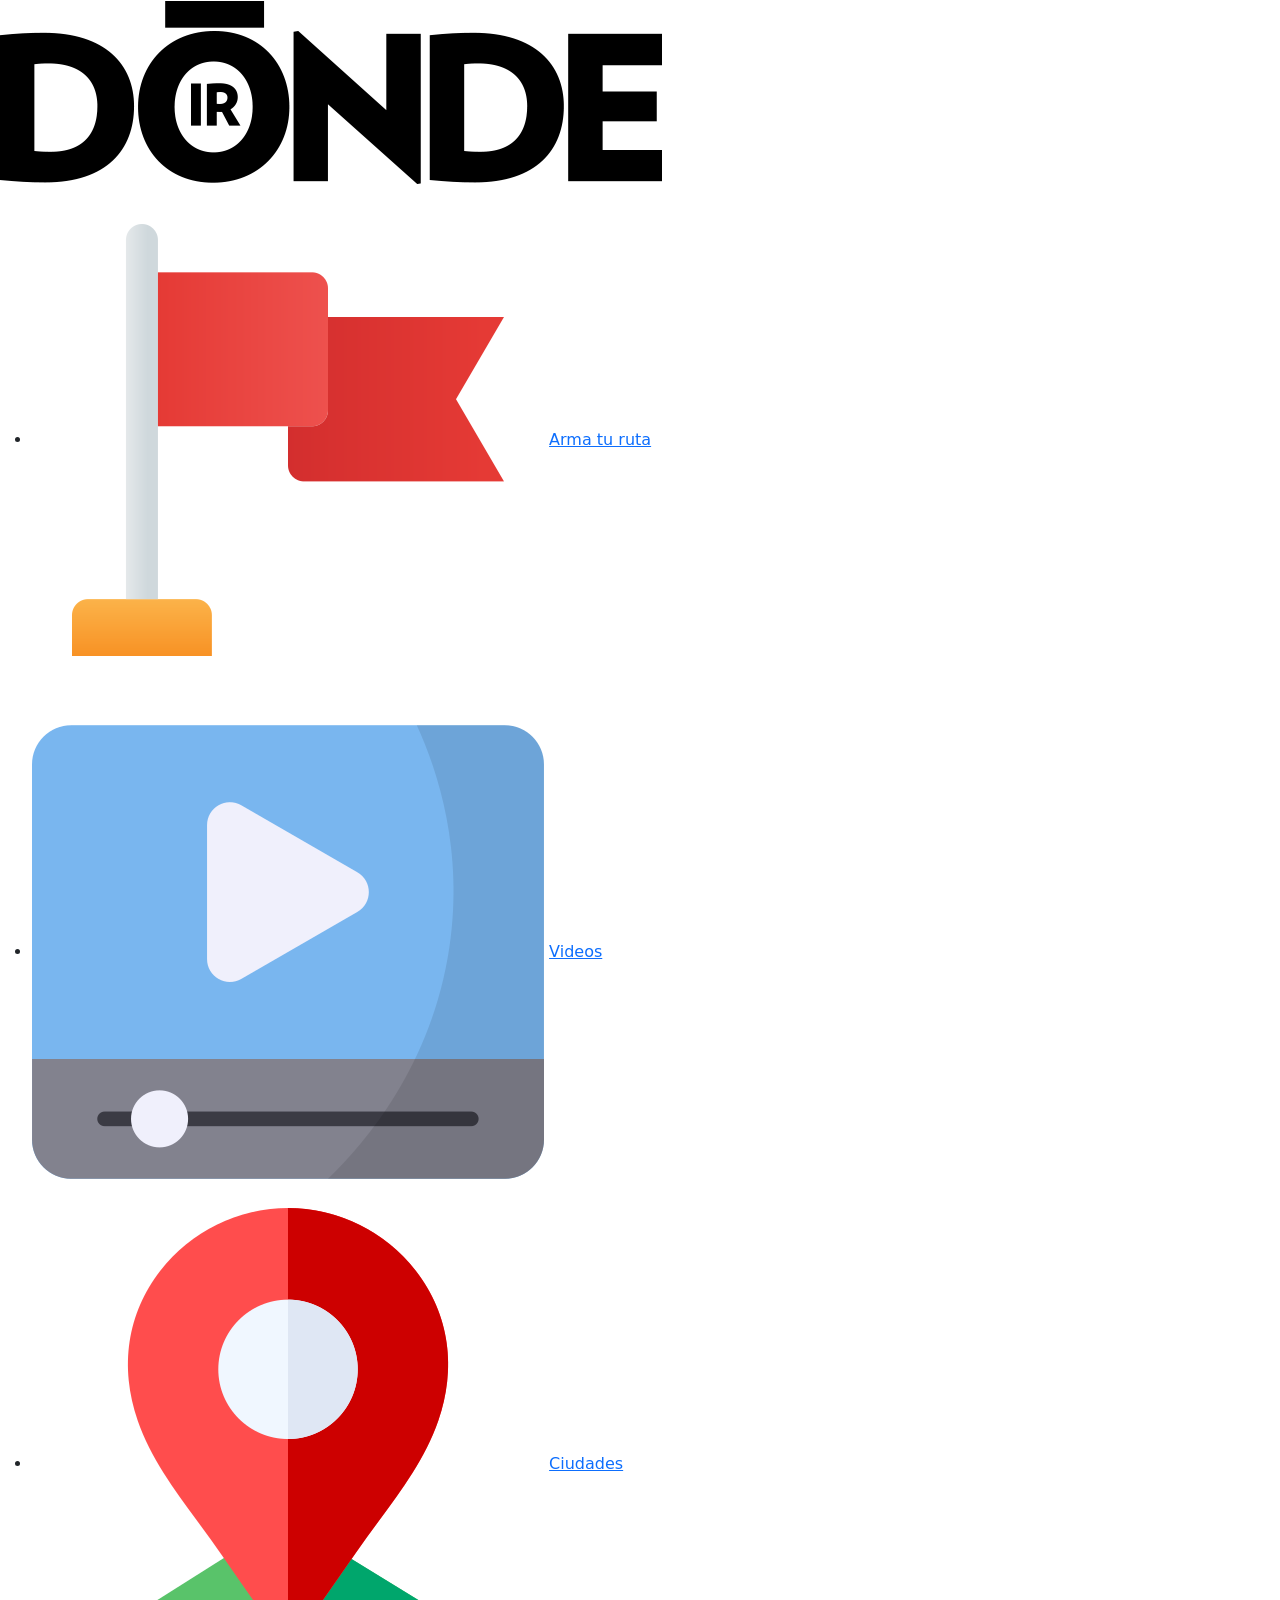
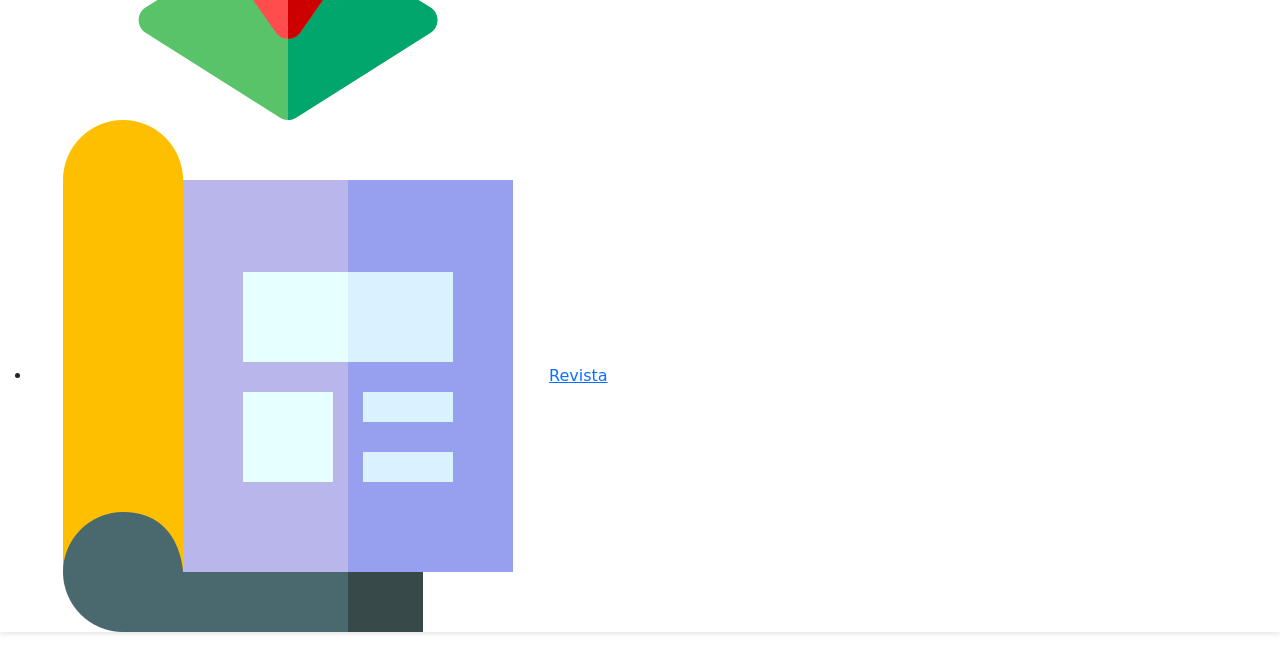
==== index.html @ 12796d4e "Primer commit: proyecto Donde Ir" ====
<!DOCTYPE html>
<html lang="es">
<head>
    <meta charset="UTF-8">
    <meta name="viewport" content="width=device-width, initial-scale=1.0">
    <!-- Bootstrap CDN -->
    <link href="https://cdn.jsdelivr.net/npm/bootstrap@5.3.8/dist/css/bootstrap.min.css" rel="stylesheet" integrity="sha384-sRIl4kxILFvY47J16cr9ZwB07vP4J8+LH7qKQnuqkuIAvNWLzeN8tE5YBujZqJLB" crossorigin="anonymous">
    <!-- Estilos -->
    <link rel="stylesheet" href="./css/style.css">
    <title>Los 100 imperdibles vivo | Donde Ir</title>
</head>
<body>
    <header class="header">
        <div class="header-cont">
            <div class="header-logo">
                <img src="./img/donde-ir-negro.png" alt="Logotipo de Donde Ir" class="header-logo__negro">
            </div>
            <nav class="header-nav">
                <ul>
                    <li><img src="./img/icono-ruta.png" alt="Icono Arma tu ruta"> <a href="#">Arma tu ruta</a></li>
                    <li><img src="./img/icono-video.png" alt="Icono Videos"> <a href="#">Videos</a></li>
                    <li><img src="./img/icono-ciudad.png" alt="Icono Ciudades"> <a href="#">Ciudades</a></li>
                    <li><img src="./img/icono-revista.png" alt="Icono Revista"> <a href="#">Revista</a></li>
                </ul>
            </nav>
        </div>
    </header>

    <script src="https://cdn.jsdelivr.net/npm/bootstrap@5.3.8/dist/js/bootstrap.bundle.min.js" integrity="sha384-FKyoEForCGlyvwx9Hj09JcYn3nv7wiPVlz7YYwJrWVcXK/BmnVDxM+D2scQbITxI" crossorigin="anonymous"></script>
</body>
</html>
---- css/style.css ----
:root{
    --bg-color: #f4eeee;
    /* Palata de colores */
    --morado: #878EF3;
    --rosa: #F479D0;
    --amarillo: #F4E979;
    --blanco: #FFFFFF;
    --negro: #000000;
}

.header {
    display: block;
    width: 100%;
    background-color: var(--blanco);
    box-shadow: 0 2px 5px rgba(0, 0, 0, 0.1);
}
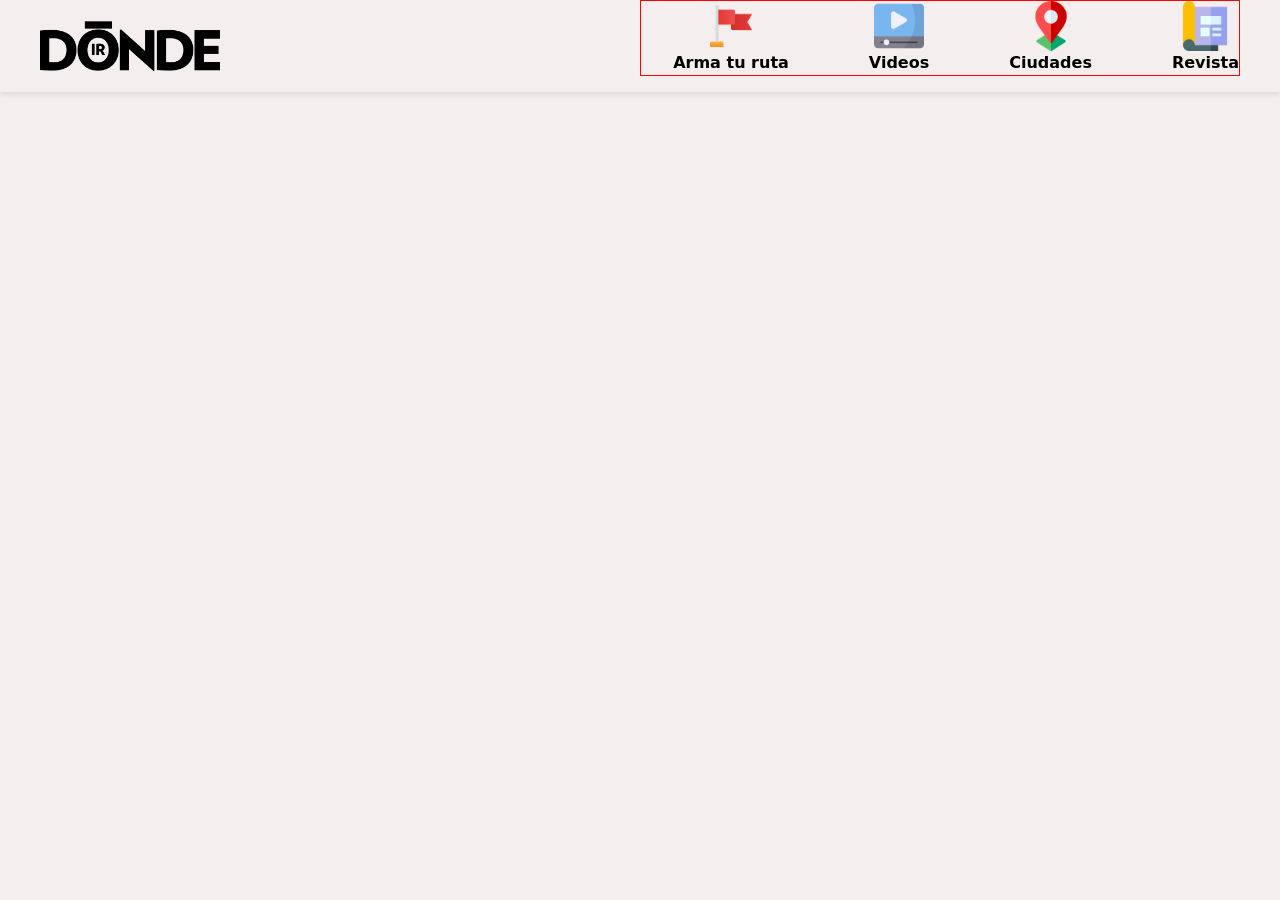
==== commit 105032ba: "Se inicia proyecto" ====
--- a/index.html
+++ b/index.html
@@ -16,11 +16,11 @@
                 <img src="./img/donde-ir-negro.png" alt="Logotipo de Donde Ir" class="header-logo__negro">
             </div>
             <nav class="header-nav">
-                <ul>
-                    <li><img src="./img/icono-ruta.png" alt="Icono Arma tu ruta"> <a href="#">Arma tu ruta</a></li>
-                    <li><img src="./img/icono-video.png" alt="Icono Videos"> <a href="#">Videos</a></li>
-                    <li><img src="./img/icono-ciudad.png" alt="Icono Ciudades"> <a href="#">Ciudades</a></li>
-                    <li><img src="./img/icono-revista.png" alt="Icono Revista"> <a href="#">Revista</a></li>
+                <ul class="header-nav__list">
+                    <li class="header-nav__list-item"><img src="./img/icono-ruta.png" alt="Icono Arma tu ruta" class="nav-list__img"> <a href="#" class="nav-list__link">Arma tu ruta</a></li>
+                    <li class="header-nav__list-item"><img src="./img/icono-video.png" alt="Icono Videos" class="nav-list__img"> <a href="#" class="nav-list__link">Videos</a></li>
+                    <li class="header-nav__list-item"><img src="./img/icono-ciudad.png" alt="Icono Ciudades" class="nav-list__img"> <a href="#" class="nav-list__link">Ciudades</a></li>
+                    <li class="header-nav__list-item"><img src="./img/icono-revista.png" alt="Icono Revista" class="nav-list__img"> <a href="#" class="nav-list__link">Revista</a></li>
                 </ul>
             </nav>
         </div>
--- a/css/style.css
+++ b/css/style.css
@@ -8,10 +8,62 @@
     --negro: #000000;
 }
 
+body{
+    background-color: var(--bg-color);
+}
+
 .header {
     display: block;
     width: 100%;
-    background-color: var(--blanco);
+    background-color: var(--bg-color);
     box-shadow: 0 2px 5px rgba(0, 0, 0, 0.1);
+    position: sticky;
+    top: 0;
+    z-index: 1000;
 }
 
+.header-cont{
+    max-width: 1200px;
+    margin: 0 auto;
+    display: flex;
+    justify-content: space-between;
+    align-items: center;
+}
+
+.header-logo{
+    width: 15%;
+}
+
+.header-logo__negro{
+    width: 100%;
+    height: 100%;
+}
+
+.header-nav{
+    display: block;
+}
+
+.header-nav__list{
+    display: flex;
+    gap: 80px;
+    list-style: none;
+    border: 1px solid red;
+}
+
+.header-nav__list-item{
+    display: flex;
+    align-items: center;
+    flex-direction: column;
+    align-items: center;
+    justify-content: center;
+}
+
+.nav-list__img{
+    width: 50px;
+}
+
+.nav-list__link{
+    text-decoration: none;
+    color: var(--negro);
+    font-weight: bold;
+}
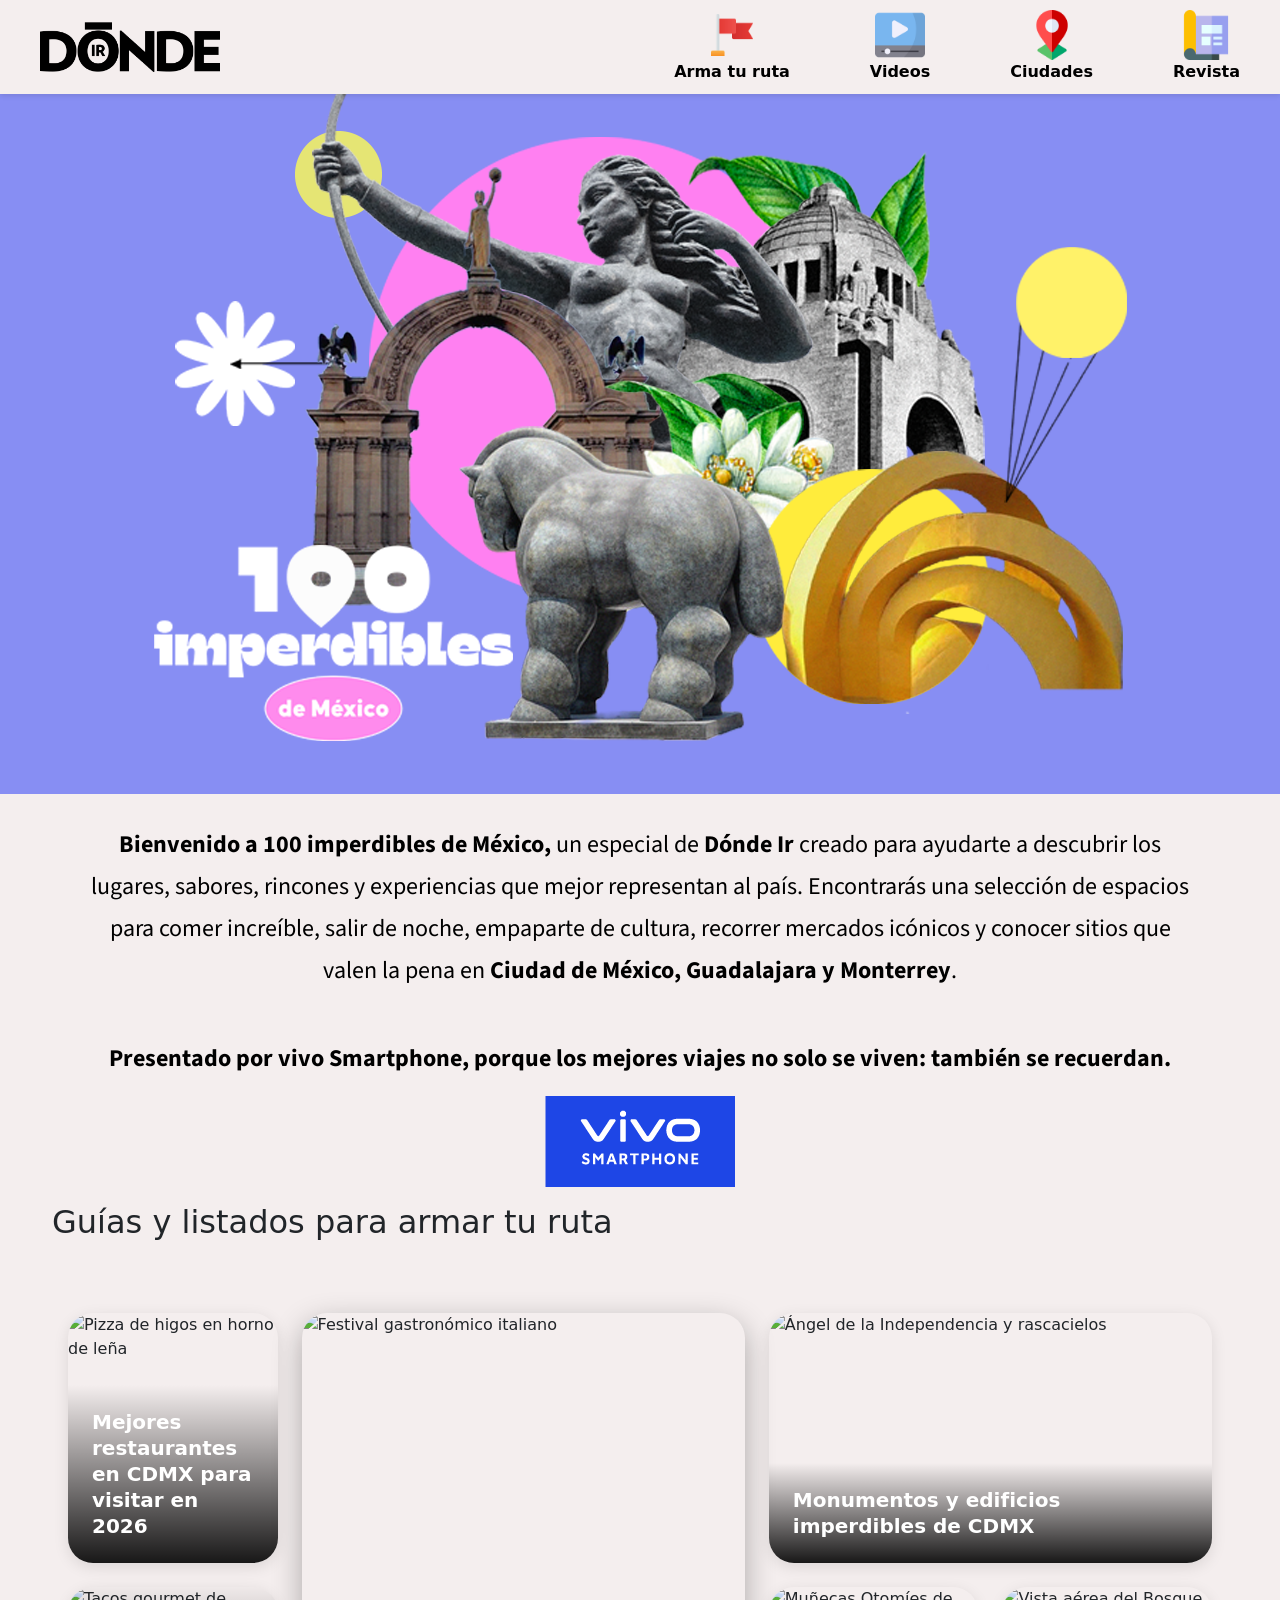
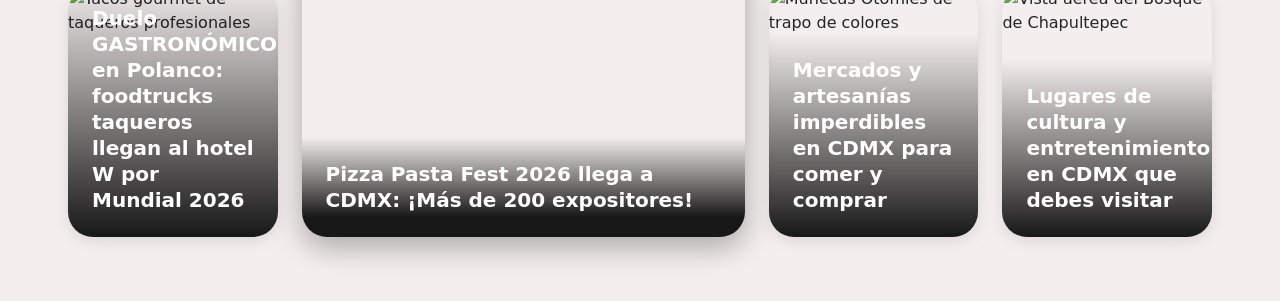
==== commit abe7d031: "Se avanza proyecto" ====
--- a/index.html
+++ b/index.html
@@ -1,14 +1,22 @@
 <!DOCTYPE html>
 <html lang="es">
+
 <head>
     <meta charset="UTF-8">
     <meta name="viewport" content="width=device-width, initial-scale=1.0">
     <!-- Bootstrap CDN -->
-    <link href="https://cdn.jsdelivr.net/npm/bootstrap@5.3.8/dist/css/bootstrap.min.css" rel="stylesheet" integrity="sha384-sRIl4kxILFvY47J16cr9ZwB07vP4J8+LH7qKQnuqkuIAvNWLzeN8tE5YBujZqJLB" crossorigin="anonymous">
+    <link href="https://cdn.jsdelivr.net/npm/bootstrap@5.3.8/dist/css/bootstrap.min.css" rel="stylesheet"
+        integrity="sha384-sRIl4kxILFvY47J16cr9ZwB07vP4J8+LH7qKQnuqkuIAvNWLzeN8tE5YBujZqJLB" crossorigin="anonymous">
+    <!-- Fuentes -->
+    <!-- Fuente Source Sans Pro google fonts -->
+    <link href="https://fonts.googleapis.com/css2?family=Source+Sans+Pro:wght@400;700&display=swap" rel="stylesheet">
+    <!-- Open Sans google fonts -->
+    <link href="https://fonts.googleapis.com/css2?family=Open+Sans:wght@400;700&display=swap" rel="stylesheet">
     <!-- Estilos -->
     <link rel="stylesheet" href="./css/style.css">
     <title>Los 100 imperdibles vivo | Donde Ir</title>
 </head>
+
 <body>
     <header class="header">
         <div class="header-cont">
@@ -17,15 +25,141 @@
             </div>
             <nav class="header-nav">
                 <ul class="header-nav__list">
-                    <li class="header-nav__list-item"><img src="./img/icono-ruta.png" alt="Icono Arma tu ruta" class="nav-list__img"> <a href="#" class="nav-list__link">Arma tu ruta</a></li>
-                    <li class="header-nav__list-item"><img src="./img/icono-video.png" alt="Icono Videos" class="nav-list__img"> <a href="#" class="nav-list__link">Videos</a></li>
-                    <li class="header-nav__list-item"><img src="./img/icono-ciudad.png" alt="Icono Ciudades" class="nav-list__img"> <a href="#" class="nav-list__link">Ciudades</a></li>
-                    <li class="header-nav__list-item"><img src="./img/icono-revista.png" alt="Icono Revista" class="nav-list__img"> <a href="#" class="nav-list__link">Revista</a></li>
+                    <li class="header-nav__list-item"><img src="./img/icono-ruta.png" alt="Icono Arma tu ruta"
+                            class="nav-list__img"> <a href="#" class="nav-list__link">Arma tu ruta</a></li>
+                    <li class="header-nav__list-item"><img src="./img/icono-video.png" alt="Icono Videos"
+                            class="nav-list__img"> <a href="#" class="nav-list__link">Videos</a></li>
+                    <li class="header-nav__list-item"><img src="./img/icono-ciudad.png" alt="Icono Ciudades"
+                            class="nav-list__img"> <a href="#" class="nav-list__link">Ciudades</a></li>
+                    <li class="header-nav__list-item"><img src="./img/icono-revista.png" alt="Icono Revista"
+                            class="nav-list__img"> <a href="#" class="nav-list__link">Revista</a></li>
                 </ul>
             </nav>
         </div>
     </header>
+    <section class="hero">
+        <div class="hero-cont">
+            <!-- <div class="collage">
+                <img class="abstracto-rosa" src="./img/Material-hero/bg-collage.png" alt="Figura abstracta rosa">
+                <img class="abstracto-amarillo-mano" src="./img/Material-hero/bg-mano-cazadora.png"
+                    alt="Figura abstracta">
+                <img src="./img/Material-hero/margarita.png" alt="Figura abstracta margarita"
+                    class="abstracto-margarita">
+                <img src="./img/Material-hero/hojas-2.png" alt="Abstracto hojas" class="abstracto-hojas-1">
+                <img src="./img/Material-hero/monumento.png" alt="Abstracto monumento" class="abstracto-monumento">
+                <img src="./img/Material-hero/cazadora.png" alt="Abstracto de diana cazadora"
+                    class="abstracto-cazadora">
+                <img src="./img/Material-hero/flecha.png" alt="Abstracto flecha" class="abstracto-flecha">
+                <img src="./img/Material-hero/Arco.png" alt="Abstracto arco" class="abstracto-arco">
+                <img src="./img/Material-hero/hojas-1.png" alt="Abstracto hojas con flores" class="abstracto-hojas-2">
+                <img src="./img/Material-hero/Flores-1.png" alt="Abstracto flores" class="abstracto-flores">
+                <img src="./img/Material-hero/amarilli-base.png" alt="Abstracto base" class="abstracto-base">
+                <img src="./img/Material-hero/caballo.png" alt="Abstracto caballo" class="abstracto-caballo">
+                <img src="./img/Material-hero/abstractos.png" alt="Figuras abstractas" class="abstracto-figura">
+                <img src="./img/Material-hero/lineas.png" alt="Abstracto lineas" class="abstracto-lineas">
+                <img src="./img/Material-hero/amarillo-2.png" alt="Figura abstracta amarilla"
+                    class="abstracto-amarillo">
+                <img src="./img/Material-hero/100-imperdibles_0000_LOGO.png" alt="Logotipo 100 imperdibles"
+                    class="logo">
+            </div> -->
+            <img src="./img/hero-capas/capa-15.png" alt="Figura abstracta" class="hero-capa">
+            <img src="./img/hero-capas/capa-14.png" alt="Figura abstracta" class="hero-capa">
+            <img src="./img/hero-capas/capa-13.png" alt="Figura abstracta" class="hero-capa">
+            <img src="./img/hero-capas/capa-12.png" alt="Figura abstracta" class="hero-capa">
+            <img src="./img/hero-capas/capa-11.png" alt="Figura abstracta" class="hero-capa">
+            <img src="./img/hero-capas/capa-10.png" alt="Figura abstracta" class="hero-capa">
+            <img src="./img/hero-capas/capa-9.png" alt="Figura abstracta" class="hero-capa">
+            <img src="./img/hero-capas/capa-8.png" alt="Figura abstracta" class="hero-capa">
+            <img src="./img/hero-capas/capa-7.png" alt="Figura abstracta" class="hero-capa">
+            <img src="./img/hero-capas/capa-6.png" alt="Figura abstracta" class="hero-capa">
+            <img src="./img/hero-capas/capa-5.png" alt="Figura abstracta" class="hero-capa">
+            <img src="./img/hero-capas/capa-4.png" alt="Figura abstracta" class="hero-capa">
+            <img src="./img/hero-capas/capa-3.png" alt="Figura abstracta" class="hero-capa">
+            <img src="./img/hero-capas/capa-2.png" alt="Figura abstracta" class="hero-capa">
+            <img src="./img/hero-capas/capa-1.png" alt="Figura abstracta" class="hero-capa">
+            <img src="./img/hero-capas/capa-16.png" alt="Figura abstracta" class="hero-capa">
+        </div>
+    </section>
 
-    <script src="https://cdn.jsdelivr.net/npm/bootstrap@5.3.8/dist/js/bootstrap.bundle.min.js" integrity="sha384-FKyoEForCGlyvwx9Hj09JcYn3nv7wiPVlz7YYwJrWVcXK/BmnVDxM+D2scQbITxI" crossorigin="anonymous"></script>
+    <section class="container-fluid description">
+        <div class="row">
+            <div class="col-md-12">
+                <p class="texto-descriptivo">
+                    <b>Bienvenido a 100 imperdibles de México,</b> un especial de <b>Dónde Ir</b> creado para ayudarte a
+                    descubrir los
+                    lugares, sabores, rincones y experiencias que mejor representan al país. Encontrarás una selección
+                    de espacios para comer increíble, salir de noche, empaparte de cultura, recorrer mercados icónicos y
+                    conocer sitios que valen la pena en <b>Ciudad de México, Guadalajara y Monterrey</b>.
+                    <br>
+                    <p class="texto-descriptivo__presentado">
+                        <b>Presentado por vivo Smartphone, porque los mejores viajes no solo se viven: también se
+                            recuerdan.</b>
+                    </p>
+
+                    <img src="./img/logo-vivo-8.png" alt="Logotipo vivo Smartphone" class="logo-vivo">
+                </p>
+            </div>
+    </section>
+
+    <section class="container-fluid notas">
+        <div class="row">
+            <div class="col-md-12">
+                <h2 class="notas-titulo">Guías y listados para armar tu ruta</h2>
+
+            </div>
+            <div class="container my-5">
+                <div class="card-grid">
+                    <div class="card-custom item-1">
+                        <img src="pizza_fig.jpg" alt="Pizza de higos en horno de leña">
+                        <div class="card-overlay">
+                            <h5 class="card-title">Mejores restaurantes en CDMX para visitar en 2026</h5>
+                        </div>
+                    </div>
+
+                    <div class="card-custom item-2 active">
+                        <img src="fest_italiano.jpg" alt="Festival gastronómico italiano">
+                        <div class="card-overlay">
+                            <h5 class="card-title">Pizza Pasta Fest 2026 llega a CDMX: ¡Más de 200 expositores!</h5>
+                        </div>
+                    </div>
+
+                    <div class="card-custom item-3">
+                        <img src="angela_cdmx.jpg" alt="Ángel de la Independencia y rascacielos">
+                        <div class="card-overlay">
+                            <h5 class="card-title">Monumentos y edificios imperdibles de CDMX</h5>
+                        </div>
+                    </div>
+
+                    <div class="card-custom item-4">
+                        <img src="taquitos.jpg" alt="Tacos gourmet de taqueros profesionales">
+                        <div class="card-overlay">
+                            <h5 class="card-title">Duelo GASTRONÓMICO en Polanco: foodtrucks taqueros llegan al hotel W
+                                por Mundial 2026</h5>
+                        </div>
+                    </div>
+
+                    <div class="card-custom item-5">
+                        <img src="muñecas.jpg" alt="Muñecas Otomíes de trapo de colores">
+                        <div class="card-overlay">
+                            <h5 class="card-title">Mercados y artesanías imperdibles en CDMX para comer y comprar</h5>
+                        </div>
+                    </div>
+
+                    <div class="card-custom item-6">
+                        <img src="bosque.jpg" alt="Vista aérea del Bosque de Chapultepec">
+                        <div class="card-overlay">
+                            <h5 class="card-title">Lugares de cultura y entretenimiento en CDMX que debes visitar</h5>
+                        </div>
+                    </div>
+
+                </div>
+            </div>
+        </div>
+    </section>
+
+    <script src="https://cdn.jsdelivr.net/npm/bootstrap@5.3.8/dist/js/bootstrap.bundle.min.js"
+        integrity="sha384-FKyoEForCGlyvwx9Hj09JcYn3nv7wiPVlz7YYwJrWVcXK/BmnVDxM+D2scQbITxI" crossorigin="anonymous">
+    </script>
 </body>
+
 </html>
--- a/css/style.css
+++ b/css/style.css
@@ -1,4 +1,4 @@
-:root{
+:root {
     --bg-color: #f4eeee;
     /* Palata de colores */
     --morado: #878EF3;
@@ -8,8 +8,15 @@
     --negro: #000000;
 }
 
-body{
+body {
     background-color: var(--bg-color);
+    margin: 0 !important;
+    padding: 0 !important;
+    box-sizing: border-box !important;
+}
+
+.container-fluid{
+    max-width: 1200px;
 }
 
 .header {
@@ -20,9 +27,10 @@
     position: sticky;
     top: 0;
     z-index: 1000;
-}
-
-.header-cont{
+    padding: 10px;
+}
+
+.header-cont {
     max-width: 1200px;
     margin: 0 auto;
     display: flex;
@@ -30,27 +38,30 @@
     align-items: center;
 }
 
-.header-logo{
+.header-logo {
     width: 15%;
 }
 
-.header-logo__negro{
+.header-logo__negro {
     width: 100%;
     height: 100%;
 }
 
-.header-nav{
-    display: block;
-}
-
-.header-nav__list{
+.header-nav {
+    display: flex;
+    align-items: center;
+    justify-content: center;
+}
+
+.header-nav__list {
     display: flex;
     gap: 80px;
     list-style: none;
-    border: 1px solid red;
-}
-
-.header-nav__list-item{
+    margin: 0;
+    padding: 0;
+}
+
+.header-nav__list-item {
     display: flex;
     align-items: center;
     flex-direction: column;
@@ -58,12 +69,233 @@
     justify-content: center;
 }
 
-.nav-list__img{
+.nav-list__img {
     width: 50px;
 }
 
-.nav-list__link{
+.nav-list__link {
     text-decoration: none;
     color: var(--negro);
     font-weight: bold;
+}
+
+/* Hero Section */
+.hero {
+    width: 100%;
+    height: 700px;
+    display: flex;
+    position: relative;
+    background-color: var(--morado);
+    justify-content: center;
+    align-items: center;
+    overflow: hidden;
+}
+
+.hero-cont {
+    display: flex;
+    justify-content: center;
+    align-items: center;
+    width: 100%;
+    max-width: 1200px;
+    height: 100%;
+    position: relative;
+    /* border: 1px solid blue; */
+}
+
+/* Abstractos */
+.hero-capa {
+    position: absolute;
+    width: 100%;
+    height: 100%;
+    top: 0;
+    left: 0;
+}
+
+/* Descripcion */
+.texto-descriptivo {
+    padding: 30px;
+    color: #000;
+    text-align: center;
+    font-family: "Source Sans Pro", sans-serif;
+    font-size: 24px;
+    font-style: normal;
+    line-height: 42px;
+}
+
+.texto-descriptivo__presentado{
+    color: #000;
+    text-align: center;
+    font-family: "Source Sans Pro", sans-serif;
+    font-size: 24px;
+    font-style: normal;
+    line-height: 42px;
+}
+
+.logo-vivo {
+    display: block;
+    margin: 0 auto;
+}
+
+/* Notas prueba */
+.container {
+    max-width: 1200px; /* Ancho máximo para mantener la estructura */
+}
+
+/* --- Rejilla Principal de Tarjetas (CSS Grid) --- */
+.card-grid {
+    display: grid;
+    /* Definimos una cuadrícula de 4 columnas de igual ancho */
+    grid-template-columns: repeat(4, 1fr);
+    /* Definimos filas con un alto base */
+    grid-template-rows: repeat(3, minmax(250px, auto));
+    /* Espaciado entre tarjetas */
+    gap: 1.5rem;
+    padding: 1rem;
+}
+
+/* --- Estilo Base de las Tarjetas Individuales --- */
+.card-custom {
+    position: relative;
+    border-radius: 25px; /* Bordes muy redondeados como la imagen */
+    overflow: hidden; /* Corta la imagen para que siga el borde redondeado */
+    cursor: pointer;
+    transition: transform 0.3s ease, box-shadow 0.3s ease;
+    box-shadow: 0 4px 15px rgba(0,0,0,0.1);
+}
+
+/* Imagen de fondo de la tarjeta */
+.card-custom img {
+    width: 100%;
+    height: 100%;
+    object-fit: cover; /* Asegura que la imagen llene el espacio sin deformarse */
+    display: block;
+}
+
+/* --- Superposición de Texto y Degradado --- */
+.card-overlay {
+    position: absolute;
+    bottom: 0;
+    left: 0;
+    width: 100%;
+    padding: 1.5rem;
+    color: white; /* Texto blanco en la superposición */
+    /* Degradado negro en la base para legibilidad */
+    background: linear-gradient(to top, rgba(0,0,0,0.9) 0%, rgba(0,0,0,0) 100%);
+    box-sizing: border-box;
+}
+
+/* Estilo del Título dentro de la tarjeta */
+.card-title {
+    font-size: 1.25rem;
+    font-weight: 700;
+    margin: 0;
+    line-height: 1.3;
+}
+
+/* --- Posicionamiento y Espaciado Específico de Cada Tarjeta --- */
+
+/* Fila Superior, Columna 1: Pizza Fig */
+.item-1 {
+    grid-column: 1 / 2;
+    grid-row: 1 / 2;
+}
+
+/* Fila Superior y Media, Columnas 2-3: El Gran Festival (Abarca 2 col, 2 fil) */
+.item-2 {
+    grid-column: 2 / 4;
+    grid-row: 1 / 3;
+}
+
+/* Fila Superior, Columna 4: Ángel CDMX */
+.item-3 {
+    grid-column: 4 / 6;
+    grid-row: 1 / 2;
+}
+
+/* Fila Inferior, Columna 1: Taquitos (Debajo de Pizza Fig) */
+.item-4 {
+    grid-column: 1 / 2;
+    grid-row: 2 / 3;
+}
+
+/* Fila Inferior, Columna 4: Muñecas (A la derecha del Festival) */
+/* **IMPORTANTE**: Para replicar el pequeño espacio entre los elementos de la columna 4 */
+.item-5 {
+    grid-column: 4 / 5;
+    grid-row: 2 / 3;
+    /* Ajuste para crear el 'espacio' entre el Ángel y las Muñecas en la columna 4 */
+    margin-top: -1.5rem; /* Sube ligeramente */
+    z-index: 2; /* Asegura que esté por encima de la sombra del festival */
+}
+
+/* Fila Inferior, Columna 4: Bosque (Este elemento no cabe en la cuadrícula 4x2 original) */
+/* Reubicamos este elemento para que se vea a la derecha */
+.item-6 {
+    grid-column: 5 / 6; /* Añadimos una columna virtual si es necesario en CSS Grid, pero mejor lo gestionamos con el flujo */
+    /* En este caso, para replicar la imagen TAL CUAL, necesitamos otra columna a la derecha */
+    grid-row: 2 / 3;
+}
+
+/* CORRECCIÓN DE LA CUADRÍCULA PARA QUE QUEPA EL BOSQUE (ITEM-6) */
+.card-grid {
+    /* Redefinimos a 5 columnas para el layout completo */
+    grid-template-columns: repeat(5, 1fr);
+    /* Ajustamos el Festival (Item 2) */
+    grid-template-columns: repeat(5, 1fr); /* Volvemos a definir a 5 columnas */
+}
+.item-2 {
+    grid-column: 2 / 5; /* Abarca de la columna 2 a la 4 */
+    grid-row: 1 / 3;
+}
+.item-3 { grid-column: 5 / 6; grid-row: 1 / 2; } /* Ángel a la derecha */
+.item-5 {
+    grid-column: 5 / 6;
+    grid-row: 2 / 3;
+    margin-top: 0; /* Reset */
+}
+.item-6 { grid-column: 6 / 7; grid-row: 2 / 3; } /* El Bosque se sale de la cuadrícula de 5 cols original */
+
+/* --- VERSIÓN CORREGIDA FINAL DE LA CUADRÍCULA PARA REPLICAR IMAGEN --- */
+.card-grid {
+    display: grid;
+    grid-template-columns: repeat(5, 1fr); /* 5 columnas iguales */
+    grid-template-rows: repeat(2, minmax(250px, auto));
+    gap: 1.5rem;
+}
+
+/* Posiciones Finales */
+.item-1 { grid-column: 1 / 2; grid-row: 1 / 2; }
+.item-2 { grid-column: 2 / 4; grid-row: 1 / 3; } /* Festival abarca 2 col y 2 fil */
+.item-3 { grid-column: 4 / 6; grid-row: 1 / 2; }
+.item-4 { grid-column: 1 / 2; grid-row: 2 / 3; }
+.item-5 { grid-column: 4 / 5; grid-row: 2 / 3; }
+.item-6 { grid-column: 5 / 6; grid-row: 2 / 3; } /* Bosque al final de la fila 2 */
+
+/* --- EFECTOS DE JS (ESTILO ACTIVO) --- */
+/* Tarjeta seleccionada por defecto o por JS */
+.card-custom.active {
+    box-shadow: 0 10px 30px rgba(0,0,0,0.3);
+}
+
+.card-custom.active .card-overlay {
+    background: linear-gradient(to top, rgba(0,0,0,0.9) 20%, rgba(0,0,0,0) 100%);
+}
+
+/* --- Responsividad Básica con Bootstrap --- */
+@media (max-width: 992px) {
+    .card-grid {
+        grid-template-columns: repeat(3, 1fr); /* 3 columnas en tablets */
+        grid-template-rows: auto;
+    }
+    /* Reubicación para responsivo */
+    .item-2 { grid-column: 2 / 4; grid-row: 1 / 3; }
+    .item-1, .item-4, .item-3, .item-5, .item-6 { grid-column: auto; grid-row: auto; }
+}
+
+@media (max-width: 768px) {
+    .card-grid {
+        grid-template-columns: 1fr; /* 1 columna en móviles */
+        gap: 1rem;
+    }
+    .item-2 { grid-column: auto; grid-row: auto; }
 }
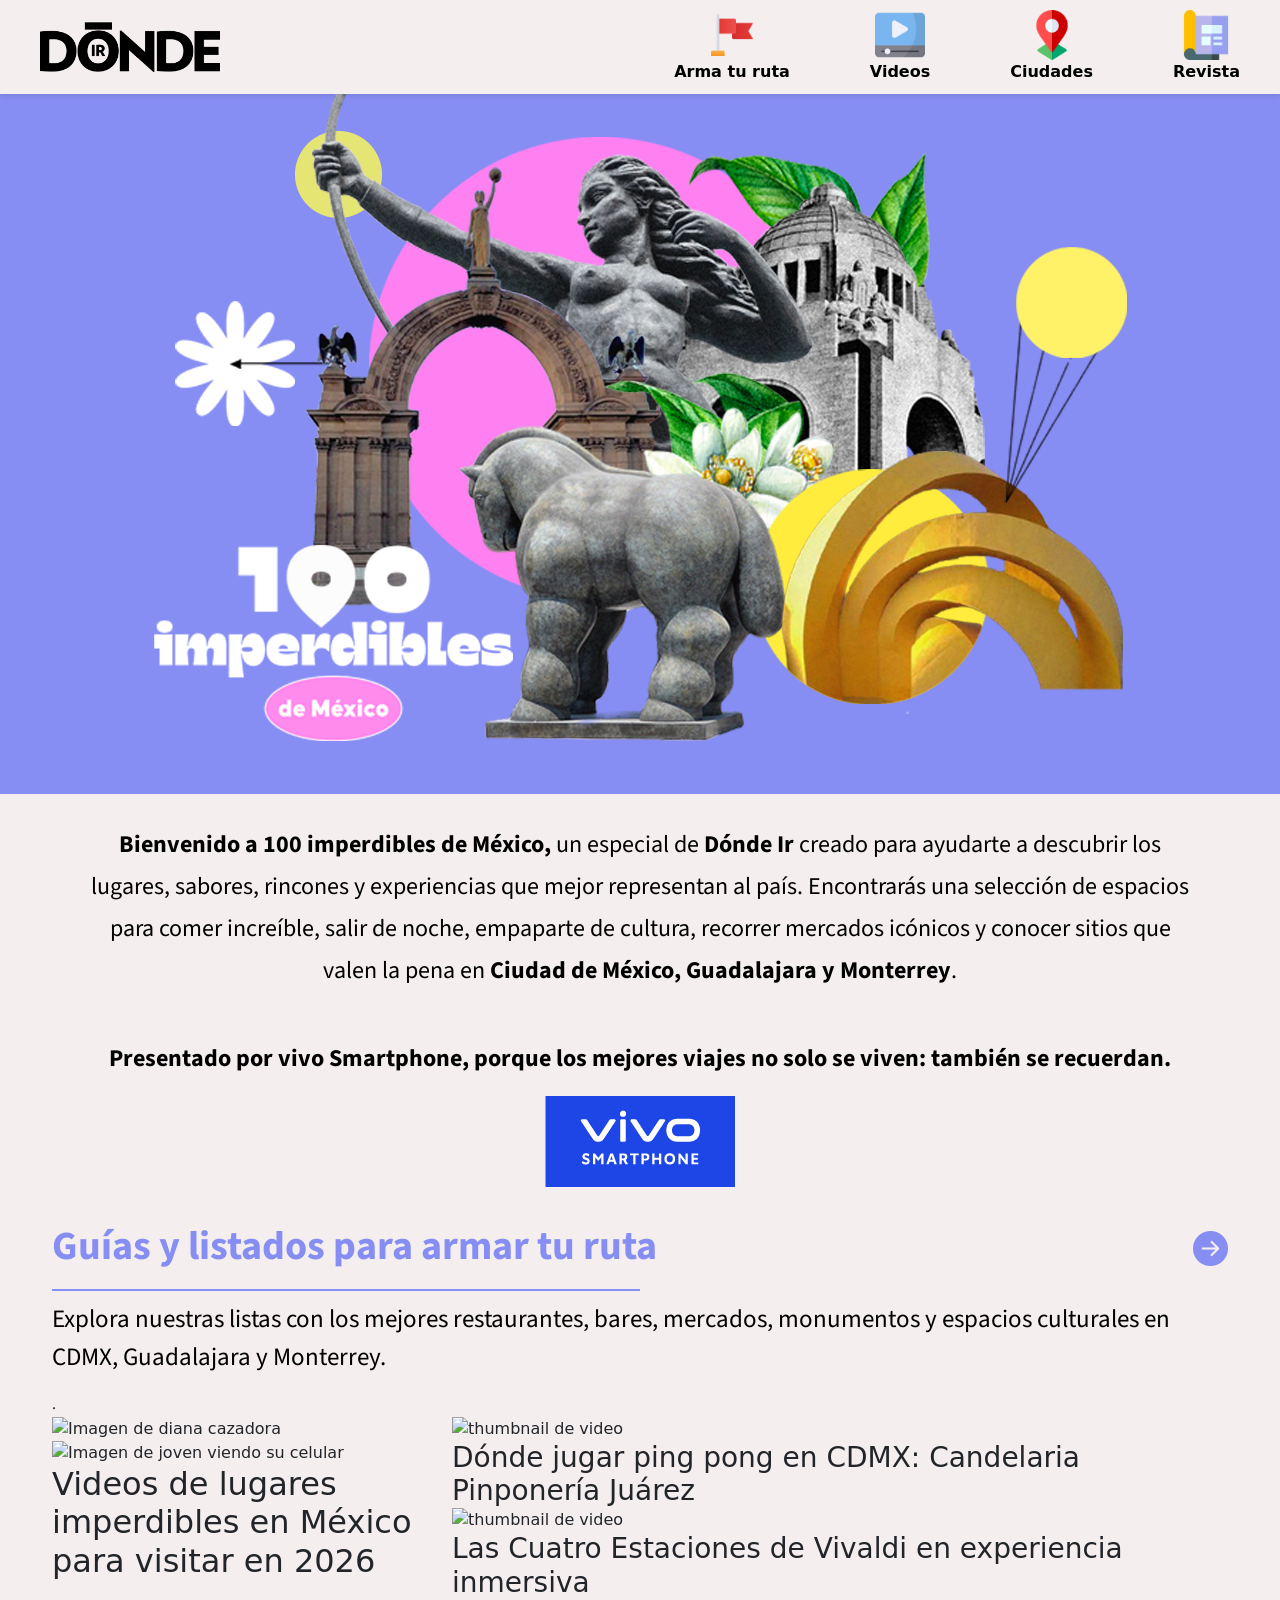
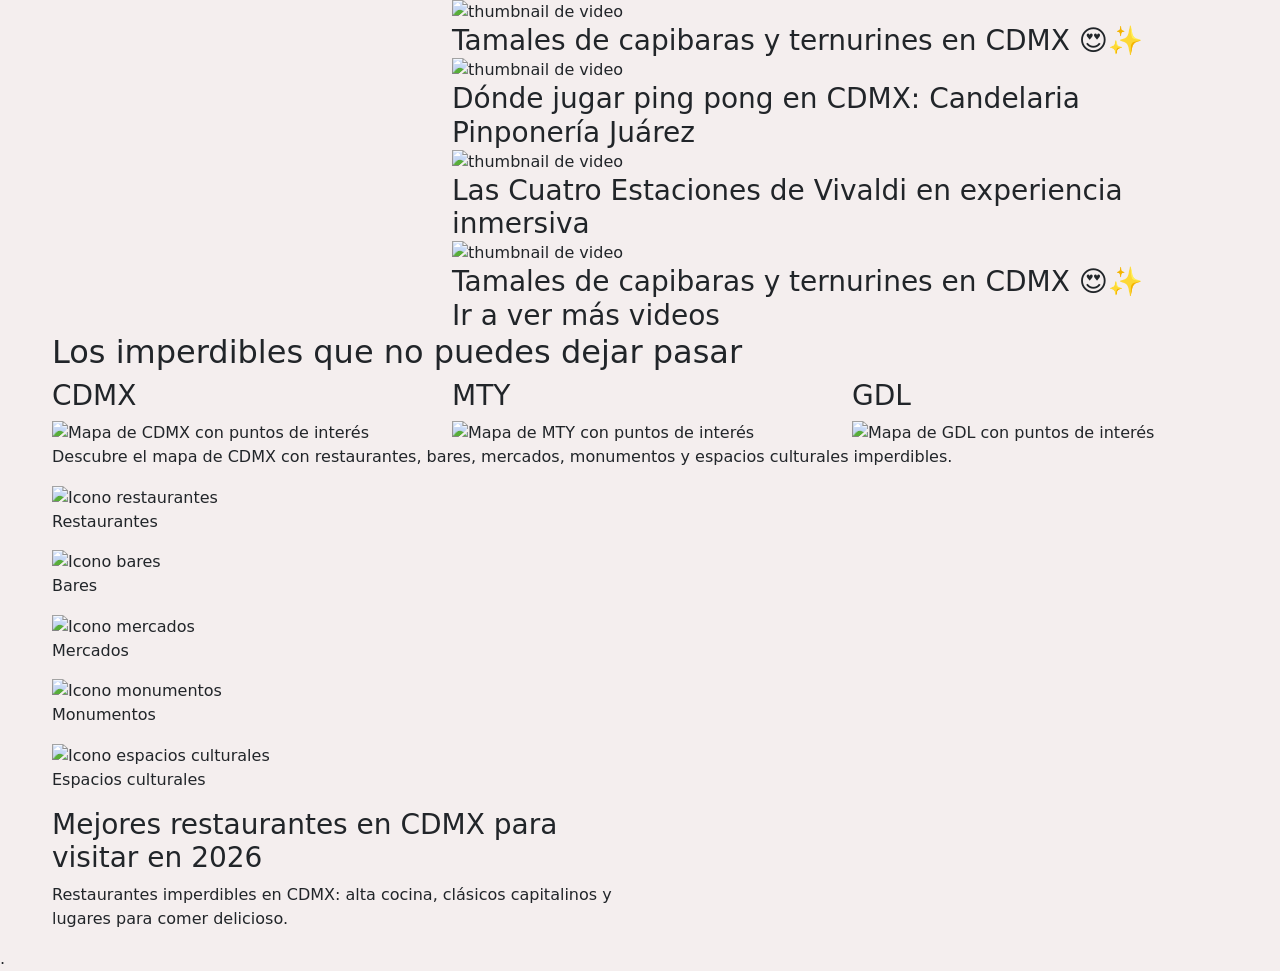
==== commit e02ac842: "Se estructura mas" ====
--- a/index.html
+++ b/index.html
@@ -14,6 +14,8 @@
     <link href="https://fonts.googleapis.com/css2?family=Open+Sans:wght@400;700&display=swap" rel="stylesheet">
     <!-- Estilos -->
     <link rel="stylesheet" href="./css/style.css">
+    <!-- Iconos Bootstrap -->
+    <link rel="stylesheet" href="https://cdn.jsdelivr.net/npm/bootstrap-icons@1.13.1/font/bootstrap-icons.min.css">
     <title>Los 100 imperdibles vivo | Donde Ir</title>
 </head>
 
@@ -102,61 +104,156 @@
     </section>
 
     <section class="container-fluid notas">
+        <div class="notas-header">
+            <div class="notas-info">
+                <h2 class="notas-info__titulo">Guías y listados para armar tu ruta</h2>
+                <i class="bi bi-arrow-right-circle-fill notas-icon"></i>
+            </div>
+            <div class="notas-line"></div>
+            <p class="notas-info__text">Explora nuestras listas con los mejores restaurantes, bares, mercados,
+                monumentos y espacios culturales en CDMX, Guadalajara y Monterrey.</p>
+        </div>
+        <div class="notas-grid">
+            .
+        </div>
+    </section>
+
+    <!-- Section de videos -->
+    <section class="container-fluid">
         <div class="row">
-            <div class="col-md-12">
-                <h2 class="notas-titulo">Guías y listados para armar tu ruta</h2>
-
-            </div>
-            <div class="container my-5">
-                <div class="card-grid">
-                    <div class="card-custom item-1">
-                        <img src="pizza_fig.jpg" alt="Pizza de higos en horno de leña">
-                        <div class="card-overlay">
-                            <h5 class="card-title">Mejores restaurantes en CDMX para visitar en 2026</h5>
-                        </div>
-                    </div>
-
-                    <div class="card-custom item-2 active">
-                        <img src="fest_italiano.jpg" alt="Festival gastronómico italiano">
-                        <div class="card-overlay">
-                            <h5 class="card-title">Pizza Pasta Fest 2026 llega a CDMX: ¡Más de 200 expositores!</h5>
-                        </div>
-                    </div>
-
-                    <div class="card-custom item-3">
-                        <img src="angela_cdmx.jpg" alt="Ángel de la Independencia y rascacielos">
-                        <div class="card-overlay">
-                            <h5 class="card-title">Monumentos y edificios imperdibles de CDMX</h5>
-                        </div>
-                    </div>
-
-                    <div class="card-custom item-4">
-                        <img src="taquitos.jpg" alt="Tacos gourmet de taqueros profesionales">
-                        <div class="card-overlay">
-                            <h5 class="card-title">Duelo GASTRONÓMICO en Polanco: foodtrucks taqueros llegan al hotel W
-                                por Mundial 2026</h5>
-                        </div>
-                    </div>
-
-                    <div class="card-custom item-5">
-                        <img src="muñecas.jpg" alt="Muñecas Otomíes de trapo de colores">
-                        <div class="card-overlay">
-                            <h5 class="card-title">Mercados y artesanías imperdibles en CDMX para comer y comprar</h5>
-                        </div>
-                    </div>
-
-                    <div class="card-custom item-6">
-                        <img src="bosque.jpg" alt="Vista aérea del Bosque de Chapultepec">
-                        <div class="card-overlay">
-                            <h5 class="card-title">Lugares de cultura y entretenimiento en CDMX que debes visitar</h5>
-                        </div>
-                    </div>
-
+            <div class="col-md-4">
+                <div class="videos-info">
+                    <img src="./img/" class="card-img-top" alt="Imagen de diana cazadora">
+                    <img src="./img/" class="card-img-top" alt="Imagen de joven viendo su celular">
+                    <h2 class="card-title">Videos de lugares imperdibles en México para visitar en 2026</h2>
+                    <!-- icono flecha derecha -->
                 </div>
             </div>
-        </div>
-    </section>
-
+            <div class="col-md-8">
+                <div class="videos-slider">
+                    <article class="card-video">
+                        <img src="./img/" class="card-img-top" alt="thumbnail de video">
+                        <div class="card-body">
+                            <h3 class="card-title">Dónde jugar ping pong en CDMX: Candelaria Pinponería Juárez</h3>
+                            <!-- Icono de play rojo -->
+
+                        </div>
+                    </article>
+                    <article class="card-video">
+                        <img src="./img/" class="card-img-top" alt="thumbnail de video">
+                        <div class="card-body">
+                            <h3 class="card-title">Las Cuatro Estaciones de Vivaldi en experiencia inmersiva</h3>
+                            <!-- Icono de play rojo -->
+
+                        </div>
+                    </article>
+                    <article class="card-video">
+                        <img src="./img/" class="card-img-top" alt="thumbnail de video">
+                        <div class="card-body">
+                            <h3 class="card-title">Tamales de capibaras y ternurines en CDMX 😍✨</h3>
+                            <!-- Icono de play rojo -->
+
+                        </div>
+                    </article>
+                    <article class="card-video">
+                        <img src="./img/" class="card-img-top" alt="thumbnail de video">
+                        <div class="card-body">
+                            <h3 class="card-title">Dónde jugar ping pong en CDMX: Candelaria Pinponería Juárez</h3>
+                            <!-- Icono de play rojo -->
+
+                        </div>
+                    </article>
+                    <article class="card-video">
+                        <img src="./img/" class="card-img-top" alt="thumbnail de video">
+                        <div class="card-body">
+                            <h3 class="card-title">Las Cuatro Estaciones de Vivaldi en experiencia inmersiva</h3>
+                            <!-- Icono de play rojo -->
+
+                        </div>
+                    </article>
+                    <article class="card-video">
+                        <img src="./img/" class="card-img-top" alt="thumbnail de video">
+                        <div class="card-body">
+                            <h3 class="card-title">Tamales de capibaras y ternurines en CDMX 😍✨</h3>
+                            <!-- Icono de play rojo -->
+
+                        </div>
+                    </article>
+                    <article class="card-video">
+                        <div class="card-body-vermas">
+                            <h3 class="card-title">Ir a ver más videos</h3>
+                            <!-- Icono de ver mas videos -->
+
+                        </div>
+                    </article>
+                </div>
+            </div>
+    </section>
+
+    <!-- Section mapa interactivo -->
+    <section class="container-fluid mapas">
+        <div class="mapas-header">
+            <h2 class="mapas-info__titulo">Los imperdibles que no puedes dejar pasar</h2>
+            <div class="mapas-info__line"></div>
+        </div>
+        <div class="row mapas-ciudades">
+            <div class="col-md-4 mapas-ciudades__ciudad">
+                <h3 class="ciudades-title">CDMX</h3>
+                <img src="./img/mapa-cdmx.png" alt="Mapa de CDMX con puntos de interés" class="mapa-ciudad">
+            </div>
+            <div class="col-md-4 mapas-ciudades__ciudad">
+                <h3 class="ciudades-title">MTY</h3>
+                <img src="./img/mapa-mty.png" alt="Mapa de MTY con puntos de interés" class="mapa-ciudad">
+            </div>
+            <div class="col-md-4 mapas-ciudades__ciudad">
+                <h3 class="ciudades-title">GDL</h3>
+                <img src="./img/mapa-gdl.png" alt="Mapa de GDL con puntos de interés" class="mapa-ciudad">
+            </div>
+        </div>
+        <div class="row ciudad-description">
+            <p class="col-md-12 ciudad-description__text">
+                Descubre el mapa de CDMX con restaurantes, bares, mercados, monumentos y espacios culturales imperdibles.
+            </p>
+        </div>
+        <div class="row cdmx-categorias">
+                <div class="cdmx-categorias__flex">
+                    <div class="categoria">
+                        <img src="./img/cdmx-categorias/restaurantes.png" alt="Icono restaurantes" class="categoria-icono">
+                        <p class="categoria-texto">Restaurantes</p>
+                    </div>
+                    <div class="categoria">
+                        <img src="./img/cdmx-categorias/bares.png" alt="Icono bares" class="categoria-icono">
+                        <p class="categoria-texto">Bares</p>
+                    </div>
+                    <div class="categoria">
+                        <img src="./img/cdmx-categorias/mercados.png" alt="Icono mercados" class="categoria-icono">
+                        <p class="categoria-texto">Mercados</p>
+                    </div>
+                    <div class="categoria">
+                        <img src="./img/cdmx-categorias/monumentos.png" alt="Icono monumentos" class="categoria-icono">
+                        <p class="categoria-texto">Monumentos</p>
+                    </div>
+                    <div class="categoria">
+                        <img src="./img/cdmx-categorias/espacios-culturales.png" alt="Icono espacios culturales"
+                            class="categoria-icono">
+                        <p class="categoria-texto">Espacios culturales</p>
+                    </div>
+                </div>
+            </div>
+        </div>
+        <div class="row ciudades-main">
+            <div class="col-md-6 ciudades-main__info">
+                <h3 class="ciudades-main__titulo">Mejores restaurantes en CDMX para visitar en 2026</h3>
+                <p class="ciudades-main__text">Restaurantes imperdibles en CDMX: alta cocina, clásicos capitalinos y lugares para comer delicioso.</p>
+            </div>
+            <div class="col-md-6 ciudades-main__mapa">
+                <!-- Iframe del mapa -->
+            </div>
+        </div>
+    </section>
+
+    <!-- Section descargable -->
+     .
     <script src="https://cdn.jsdelivr.net/npm/bootstrap@5.3.8/dist/js/bootstrap.bundle.min.js"
         integrity="sha384-FKyoEForCGlyvwx9Hj09JcYn3nv7wiPVlz7YYwJrWVcXK/BmnVDxM+D2scQbITxI" crossorigin="anonymous">
     </script>
--- a/css/style.css
+++ b/css/style.css
@@ -6,6 +6,7 @@
     --amarillo: #F4E979;
     --blanco: #FFFFFF;
     --negro: #000000;
+    --fuente-di: "Source Sans Pro", sans-serif;
 }
 
 body {
@@ -116,7 +117,7 @@
     padding: 30px;
     color: #000;
     text-align: center;
-    font-family: "Source Sans Pro", sans-serif;
+    font-family: var(--fuente-di);
     font-size: 24px;
     font-style: normal;
     line-height: 42px;
@@ -125,7 +126,7 @@
 .texto-descriptivo__presentado{
     color: #000;
     text-align: center;
-    font-family: "Source Sans Pro", sans-serif;
+    font-family: var(--fuente-di);
     font-size: 24px;
     font-style: normal;
     line-height: 42px;
@@ -136,166 +137,43 @@
     margin: 0 auto;
 }
 
-/* Notas prueba */
-.container {
-    max-width: 1200px; /* Ancho máximo para mantener la estructura */
+/* Notas Section */
+.notas {
+    width: 100%;
+    display: block;
+    margin-top: 20px;
+    font-family: var(--fuente-di);
 }
 
-/* --- Rejilla Principal de Tarjetas (CSS Grid) --- */
-.card-grid {
-    display: grid;
-    /* Definimos una cuadrícula de 4 columnas de igual ancho */
-    grid-template-columns: repeat(4, 1fr);
-    /* Definimos filas con un alto base */
-    grid-template-rows: repeat(3, minmax(250px, auto));
-    /* Espaciado entre tarjetas */
-    gap: 1.5rem;
-    padding: 1rem;
+.notas-header{
+    width: 100%;
 }
 
-/* --- Estilo Base de las Tarjetas Individuales --- */
-.card-custom {
-    position: relative;
-    border-radius: 25px; /* Bordes muy redondeados como la imagen */
-    overflow: hidden; /* Corta la imagen para que siga el borde redondeado */
-    cursor: pointer;
-    transition: transform 0.3s ease, box-shadow 0.3s ease;
-    box-shadow: 0 4px 15px rgba(0,0,0,0.1);
+.notas-info{
+    display: flex;
+    align-items: center;
+    justify-content: space-between;
+    color: var(--morado);
 }
 
-/* Imagen de fondo de la tarjeta */
-.card-custom img {
-    width: 100%;
-    height: 100%;
-    object-fit: cover; /* Asegura que la imagen llene el espacio sin deformarse */
-    display: block;
+.notas-info__titulo{
+    font-weight: bold;
+    font-size: 40px;
 }
 
-/* --- Superposición de Texto y Degradado --- */
-.card-overlay {
-    position: absolute;
-    bottom: 0;
-    left: 0;
-    width: 100%;
-    padding: 1.5rem;
-    color: white; /* Texto blanco en la superposición */
-    /* Degradado negro en la base para legibilidad */
-    background: linear-gradient(to top, rgba(0,0,0,0.9) 0%, rgba(0,0,0,0) 100%);
-    box-sizing: border-box;
+.notas-icon{
+    font-size: 35px;
 }
 
-/* Estilo del Título dentro de la tarjeta */
-.card-title {
-    font-size: 1.25rem;
-    font-weight: 700;
-    margin: 0;
-    line-height: 1.3;
+.notas-line{
+    margin: 10px 0;
+    width: 50%;
+    height: 2px;
+    background-color: var(--morado);
 }
 
-/* --- Posicionamiento y Espaciado Específico de Cada Tarjeta --- */
-
-/* Fila Superior, Columna 1: Pizza Fig */
-.item-1 {
-    grid-column: 1 / 2;
-    grid-row: 1 / 2;
-}
-
-/* Fila Superior y Media, Columnas 2-3: El Gran Festival (Abarca 2 col, 2 fil) */
-.item-2 {
-    grid-column: 2 / 4;
-    grid-row: 1 / 3;
-}
-
-/* Fila Superior, Columna 4: Ángel CDMX */
-.item-3 {
-    grid-column: 4 / 6;
-    grid-row: 1 / 2;
-}
-
-/* Fila Inferior, Columna 1: Taquitos (Debajo de Pizza Fig) */
-.item-4 {
-    grid-column: 1 / 2;
-    grid-row: 2 / 3;
-}
-
-/* Fila Inferior, Columna 4: Muñecas (A la derecha del Festival) */
-/* **IMPORTANTE**: Para replicar el pequeño espacio entre los elementos de la columna 4 */
-.item-5 {
-    grid-column: 4 / 5;
-    grid-row: 2 / 3;
-    /* Ajuste para crear el 'espacio' entre el Ángel y las Muñecas en la columna 4 */
-    margin-top: -1.5rem; /* Sube ligeramente */
-    z-index: 2; /* Asegura que esté por encima de la sombra del festival */
-}
-
-/* Fila Inferior, Columna 4: Bosque (Este elemento no cabe en la cuadrícula 4x2 original) */
-/* Reubicamos este elemento para que se vea a la derecha */
-.item-6 {
-    grid-column: 5 / 6; /* Añadimos una columna virtual si es necesario en CSS Grid, pero mejor lo gestionamos con el flujo */
-    /* En este caso, para replicar la imagen TAL CUAL, necesitamos otra columna a la derecha */
-    grid-row: 2 / 3;
-}
-
-/* CORRECCIÓN DE LA CUADRÍCULA PARA QUE QUEPA EL BOSQUE (ITEM-6) */
-.card-grid {
-    /* Redefinimos a 5 columnas para el layout completo */
-    grid-template-columns: repeat(5, 1fr);
-    /* Ajustamos el Festival (Item 2) */
-    grid-template-columns: repeat(5, 1fr); /* Volvemos a definir a 5 columnas */
-}
-.item-2 {
-    grid-column: 2 / 5; /* Abarca de la columna 2 a la 4 */
-    grid-row: 1 / 3;
-}
-.item-3 { grid-column: 5 / 6; grid-row: 1 / 2; } /* Ángel a la derecha */
-.item-5 {
-    grid-column: 5 / 6;
-    grid-row: 2 / 3;
-    margin-top: 0; /* Reset */
-}
-.item-6 { grid-column: 6 / 7; grid-row: 2 / 3; } /* El Bosque se sale de la cuadrícula de 5 cols original */
-
-/* --- VERSIÓN CORREGIDA FINAL DE LA CUADRÍCULA PARA REPLICAR IMAGEN --- */
-.card-grid {
-    display: grid;
-    grid-template-columns: repeat(5, 1fr); /* 5 columnas iguales */
-    grid-template-rows: repeat(2, minmax(250px, auto));
-    gap: 1.5rem;
-}
-
-/* Posiciones Finales */
-.item-1 { grid-column: 1 / 2; grid-row: 1 / 2; }
-.item-2 { grid-column: 2 / 4; grid-row: 1 / 3; } /* Festival abarca 2 col y 2 fil */
-.item-3 { grid-column: 4 / 6; grid-row: 1 / 2; }
-.item-4 { grid-column: 1 / 2; grid-row: 2 / 3; }
-.item-5 { grid-column: 4 / 5; grid-row: 2 / 3; }
-.item-6 { grid-column: 5 / 6; grid-row: 2 / 3; } /* Bosque al final de la fila 2 */
-
-/* --- EFECTOS DE JS (ESTILO ACTIVO) --- */
-/* Tarjeta seleccionada por defecto o por JS */
-.card-custom.active {
-    box-shadow: 0 10px 30px rgba(0,0,0,0.3);
-}
-
-.card-custom.active .card-overlay {
-    background: linear-gradient(to top, rgba(0,0,0,0.9) 20%, rgba(0,0,0,0) 100%);
-}
-
-/* --- Responsividad Básica con Bootstrap --- */
-@media (max-width: 992px) {
-    .card-grid {
-        grid-template-columns: repeat(3, 1fr); /* 3 columnas en tablets */
-        grid-template-rows: auto;
-    }
-    /* Reubicación para responsivo */
-    .item-2 { grid-column: 2 / 4; grid-row: 1 / 3; }
-    .item-1, .item-4, .item-3, .item-5, .item-6 { grid-column: auto; grid-row: auto; }
-}
-
-@media (max-width: 768px) {
-    .card-grid {
-        grid-template-columns: 1fr; /* 1 columna en móviles */
-        gap: 1rem;
-    }
-    .item-2 { grid-column: auto; grid-row: auto; }
+.notas-info__text{
+    font-family: var(--fuente-di);
+    font-size: 25px;
+    color: var(--negro);
 }
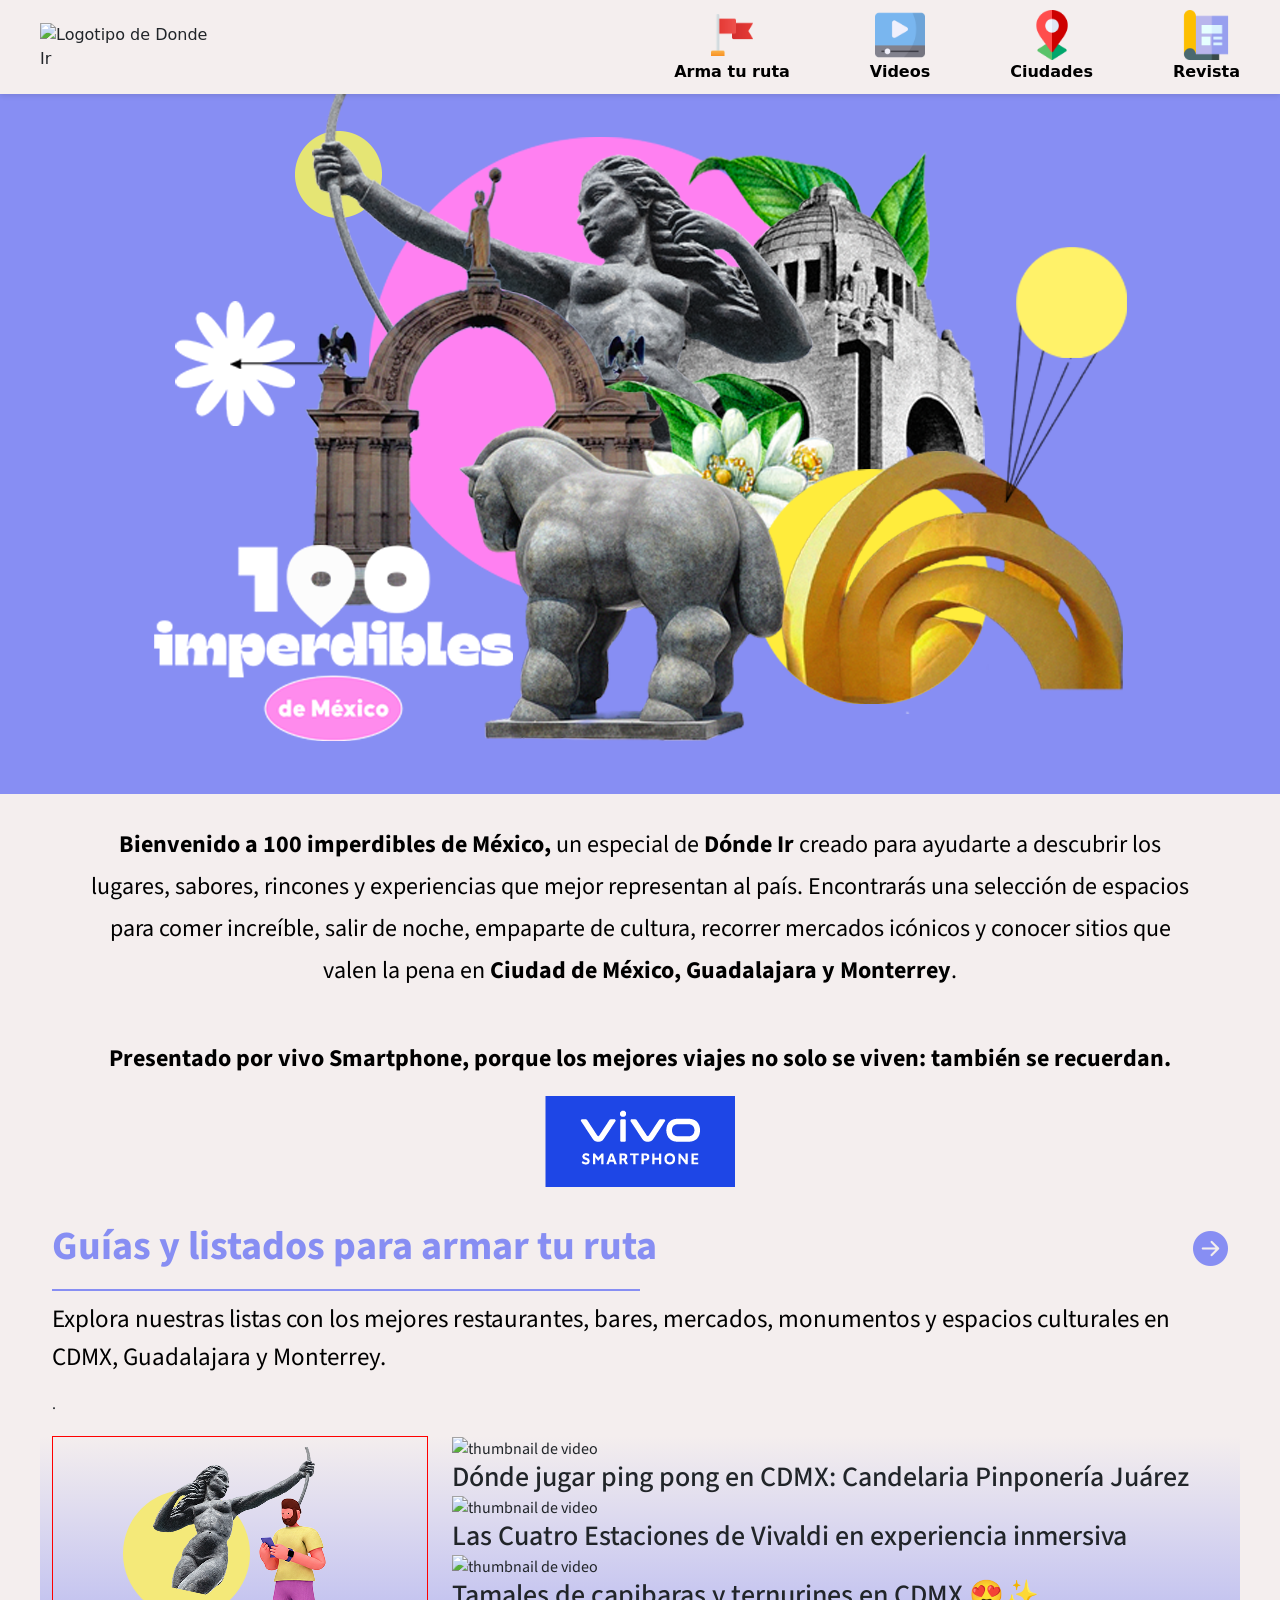
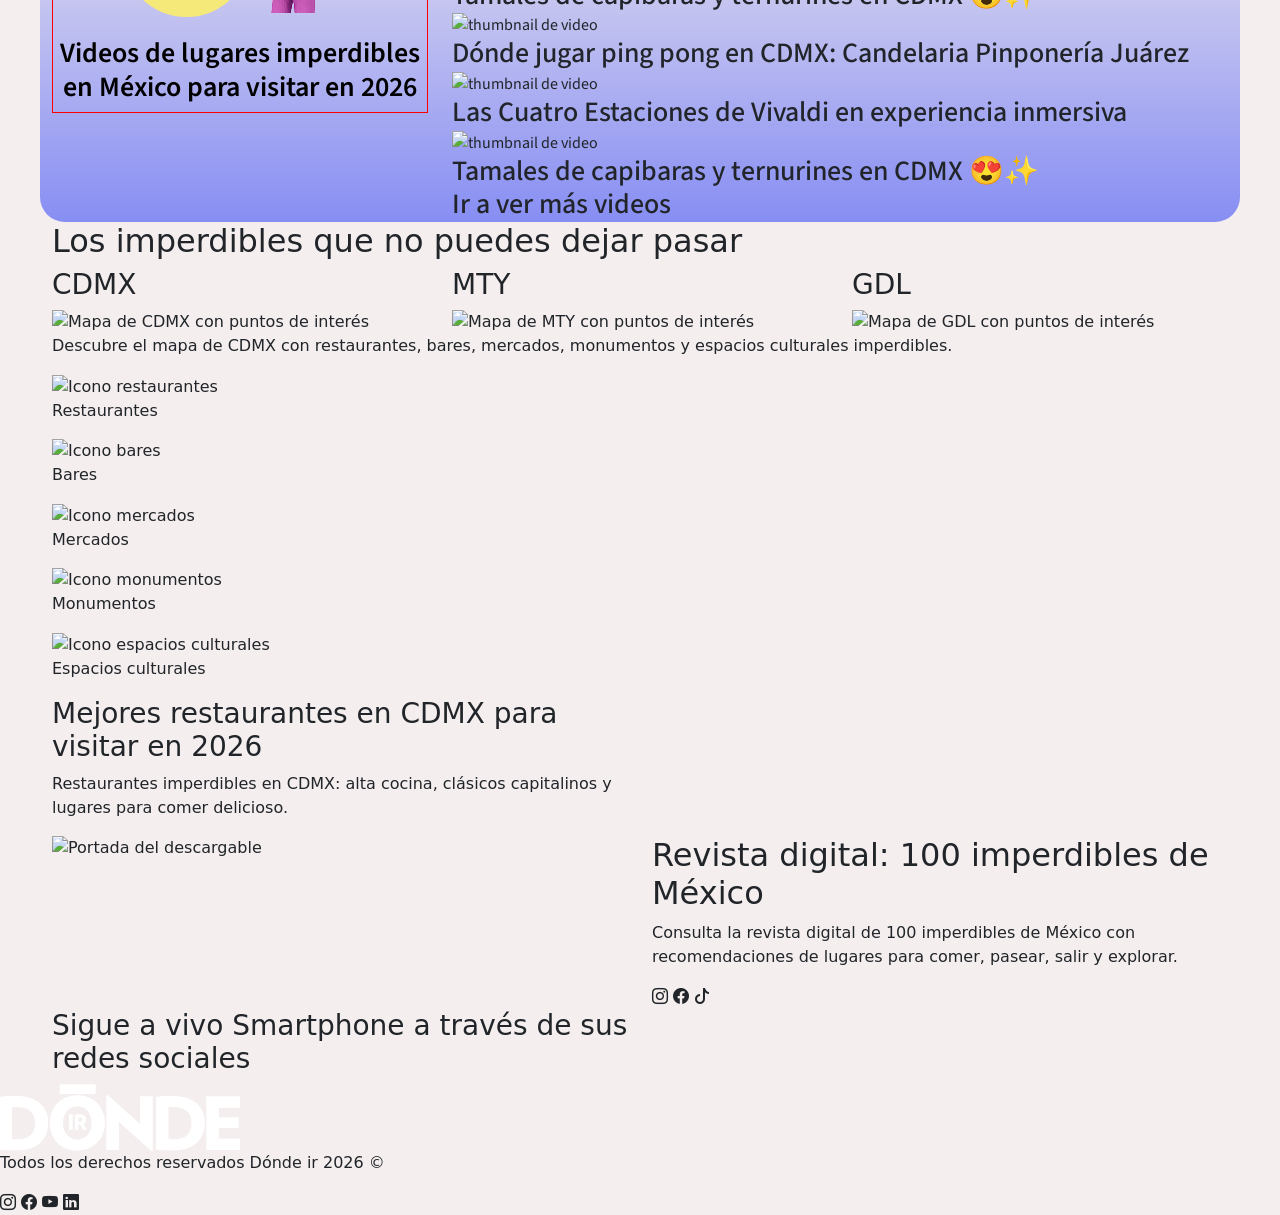
==== commit 1c22e7c6: "Se remaketa" ====
--- a/index.html
+++ b/index.html
@@ -41,29 +41,6 @@
     </header>
     <section class="hero">
         <div class="hero-cont">
-            <!-- <div class="collage">
-                <img class="abstracto-rosa" src="./img/Material-hero/bg-collage.png" alt="Figura abstracta rosa">
-                <img class="abstracto-amarillo-mano" src="./img/Material-hero/bg-mano-cazadora.png"
-                    alt="Figura abstracta">
-                <img src="./img/Material-hero/margarita.png" alt="Figura abstracta margarita"
-                    class="abstracto-margarita">
-                <img src="./img/Material-hero/hojas-2.png" alt="Abstracto hojas" class="abstracto-hojas-1">
-                <img src="./img/Material-hero/monumento.png" alt="Abstracto monumento" class="abstracto-monumento">
-                <img src="./img/Material-hero/cazadora.png" alt="Abstracto de diana cazadora"
-                    class="abstracto-cazadora">
-                <img src="./img/Material-hero/flecha.png" alt="Abstracto flecha" class="abstracto-flecha">
-                <img src="./img/Material-hero/Arco.png" alt="Abstracto arco" class="abstracto-arco">
-                <img src="./img/Material-hero/hojas-1.png" alt="Abstracto hojas con flores" class="abstracto-hojas-2">
-                <img src="./img/Material-hero/Flores-1.png" alt="Abstracto flores" class="abstracto-flores">
-                <img src="./img/Material-hero/amarilli-base.png" alt="Abstracto base" class="abstracto-base">
-                <img src="./img/Material-hero/caballo.png" alt="Abstracto caballo" class="abstracto-caballo">
-                <img src="./img/Material-hero/abstractos.png" alt="Figuras abstractas" class="abstracto-figura">
-                <img src="./img/Material-hero/lineas.png" alt="Abstracto lineas" class="abstracto-lineas">
-                <img src="./img/Material-hero/amarillo-2.png" alt="Figura abstracta amarilla"
-                    class="abstracto-amarillo">
-                <img src="./img/Material-hero/100-imperdibles_0000_LOGO.png" alt="Logotipo 100 imperdibles"
-                    class="logo">
-            </div> -->
             <img src="./img/hero-capas/capa-15.png" alt="Figura abstracta" class="hero-capa">
             <img src="./img/hero-capas/capa-14.png" alt="Figura abstracta" class="hero-capa">
             <img src="./img/hero-capas/capa-13.png" alt="Figura abstracta" class="hero-capa">
@@ -119,18 +96,23 @@
     </section>
 
     <!-- Section de videos -->
-    <section class="container-fluid">
+    <section class="container-fluid videos">
         <div class="row">
             <div class="col-md-4">
                 <div class="videos-info">
-                    <img src="./img/" class="card-img-top" alt="Imagen de diana cazadora">
-                    <img src="./img/" class="card-img-top" alt="Imagen de joven viendo su celular">
-                    <h2 class="card-title">Videos de lugares imperdibles en México para visitar en 2026</h2>
+                    <div class="videos-info__abstract">
+                        <div class="videos-abstrac__amarillo"></div>
+                        <img src="./img/cazadora-videos.png" class="cazadora-videos" alt="Imagen de diana cazadora">
+                        <img src="./img/joven-celular.png" class="joven-celular"
+                            alt="Imagen de joven viendo su celular">
+                    </div>
+                    <h2 class="videos-title">Videos de lugares imperdibles en México para visitar en 2026</h2>
                     <!-- icono flecha derecha -->
                 </div>
             </div>
             <div class="col-md-8">
                 <div class="videos-slider">
+                    <div class="videos-abstrac__morado"></div>
                     <article class="card-video">
                         <img src="./img/" class="card-img-top" alt="thumbnail de video">
                         <div class="card-body">
@@ -212,39 +194,41 @@
         </div>
         <div class="row ciudad-description">
             <p class="col-md-12 ciudad-description__text">
-                Descubre el mapa de CDMX con restaurantes, bares, mercados, monumentos y espacios culturales imperdibles.
+                Descubre el mapa de CDMX con restaurantes, bares, mercados, monumentos y espacios culturales
+                imperdibles.
             </p>
         </div>
         <div class="row cdmx-categorias">
-                <div class="cdmx-categorias__flex">
-                    <div class="categoria">
-                        <img src="./img/cdmx-categorias/restaurantes.png" alt="Icono restaurantes" class="categoria-icono">
-                        <p class="categoria-texto">Restaurantes</p>
-                    </div>
-                    <div class="categoria">
-                        <img src="./img/cdmx-categorias/bares.png" alt="Icono bares" class="categoria-icono">
-                        <p class="categoria-texto">Bares</p>
-                    </div>
-                    <div class="categoria">
-                        <img src="./img/cdmx-categorias/mercados.png" alt="Icono mercados" class="categoria-icono">
-                        <p class="categoria-texto">Mercados</p>
-                    </div>
-                    <div class="categoria">
-                        <img src="./img/cdmx-categorias/monumentos.png" alt="Icono monumentos" class="categoria-icono">
-                        <p class="categoria-texto">Monumentos</p>
-                    </div>
-                    <div class="categoria">
-                        <img src="./img/cdmx-categorias/espacios-culturales.png" alt="Icono espacios culturales"
-                            class="categoria-icono">
-                        <p class="categoria-texto">Espacios culturales</p>
-                    </div>
-                </div>
-            </div>
+            <div class="cdmx-categorias__flex">
+                <div class="categoria">
+                    <img src="./img/cdmx-categorias/restaurantes.png" alt="Icono restaurantes" class="categoria-icono">
+                    <p class="categoria-texto">Restaurantes</p>
+                </div>
+                <div class="categoria">
+                    <img src="./img/cdmx-categorias/bares.png" alt="Icono bares" class="categoria-icono">
+                    <p class="categoria-texto">Bares</p>
+                </div>
+                <div class="categoria">
+                    <img src="./img/cdmx-categorias/mercados.png" alt="Icono mercados" class="categoria-icono">
+                    <p class="categoria-texto">Mercados</p>
+                </div>
+                <div class="categoria">
+                    <img src="./img/cdmx-categorias/monumentos.png" alt="Icono monumentos" class="categoria-icono">
+                    <p class="categoria-texto">Monumentos</p>
+                </div>
+                <div class="categoria">
+                    <img src="./img/cdmx-categorias/espacios-culturales.png" alt="Icono espacios culturales"
+                        class="categoria-icono">
+                    <p class="categoria-texto">Espacios culturales</p>
+                </div>
+            </div>
+        </div>
         </div>
         <div class="row ciudades-main">
             <div class="col-md-6 ciudades-main__info">
                 <h3 class="ciudades-main__titulo">Mejores restaurantes en CDMX para visitar en 2026</h3>
-                <p class="ciudades-main__text">Restaurantes imperdibles en CDMX: alta cocina, clásicos capitalinos y lugares para comer delicioso.</p>
+                <p class="ciudades-main__text">Restaurantes imperdibles en CDMX: alta cocina, clásicos capitalinos y
+                    lugares para comer delicioso.</p>
             </div>
             <div class="col-md-6 ciudades-main__mapa">
                 <!-- Iframe del mapa -->
@@ -253,7 +237,56 @@
     </section>
 
     <!-- Section descargable -->
-     .
+    <section class="container-fluid descargable">
+        <div class="row">
+            <div class="col-md-6">
+                <div class="descargable-portada">
+                    <img src="./img/descargable.png" alt="Portada del descargable" class="descargable-img">
+                </div>
+            </div>
+            <div class="col-md-6">
+                <div class="descargable-info">
+                    <h2 class="descargable-title">Revista digital: 100 imperdibles de México</h2>
+                    <div class="descargable-line"></div>
+                    <p class="descargable-text">Consulta la revista digital de 100 imperdibles de México con
+                        recomendaciones de lugares para comer, pasear, salir y explorar.</p>
+                </div>
+            </div>
+        </div>
+    </section>
+
+    <!-- Section redes sociales -->
+    <section class="container-fluid redes">
+        <div class="row">
+            <div class="col-md-6 redes-info">
+                <img src="#" alt="" class="redes-info__megafono">
+                <h3 class="redes-title">Sigue a vivo Smartphone a través de sus redes sociales</h3>
+            </div>
+            <div class="col-md-6">
+                <div class="redes-icons">
+                    <!-- Iconos de bootstrap instagram, facebook y tiktok -->
+                    <i class="bi bi-instagram"></i>
+                    <i class="bi bi-facebook"></i>
+                    <i class="bi bi-tiktok"></i>
+                </div>
+            </div>
+        </div>
+    </section>
+
+    <footer>
+        <div class="footer-logo">
+            <div class="footer-logo__img">
+                <img src="./img/donde-ir-blanco.png" alt="Logotipo de Donde Ir" class="footer-logo__blanco">
+            </div>
+            <p class="footer-copy">Todos los derechos reservados Dónde ir 2026 ©</p>
+            <div class="footer-sotial-networks">
+                <i class="bi bi-instagram"></i>
+                <i class="bi bi-facebook"></i>
+                <i class="bi bi-youtube"></i>
+                <i class="bi bi-linkedin"></i>
+            </div>
+        </div>
+    </footer>
     <script src="https://cdn.jsdelivr.net/npm/bootstrap@5.3.8/dist/js/bootstrap.bundle.min.js"
         integrity="sha384-FKyoEForCGlyvwx9Hj09JcYn3nv7wiPVlz7YYwJrWVcXK/BmnVDxM+D2scQbITxI" crossorigin="anonymous">
     </script>
--- a/css/style.css
+++ b/css/style.css
@@ -7,6 +7,8 @@
     --blanco: #FFFFFF;
     --negro: #000000;
     --fuente-di: "Source Sans Pro", sans-serif;
+    /* gradiente de transparente a morado */
+    --gradiente-transparente-morado: linear-gradient(to bottom, rgba(135, 142, 243, 0) 0%, rgba(135, 142, 243, 1) 100%);
 }
 
 body {
@@ -16,7 +18,7 @@
     box-sizing: border-box !important;
 }
 
-.container-fluid{
+.container-fluid {
     max-width: 1200px;
 }
 
@@ -123,7 +125,7 @@
     line-height: 42px;
 }
 
-.texto-descriptivo__presentado{
+.texto-descriptivo__presentado {
     color: #000;
     text-align: center;
     font-family: var(--fuente-di);
@@ -145,35 +147,92 @@
     font-family: var(--fuente-di);
 }
 
-.notas-header{
-    width: 100%;
-}
-
-.notas-info{
+.notas-header {
+    width: 100%;
+}
+
+.notas-info {
     display: flex;
     align-items: center;
     justify-content: space-between;
     color: var(--morado);
 }
 
-.notas-info__titulo{
+.notas-info__titulo {
     font-weight: bold;
     font-size: 40px;
 }
 
-.notas-icon{
+.notas-icon {
     font-size: 35px;
 }
 
-.notas-line{
+.notas-line {
     margin: 10px 0;
     width: 50%;
     height: 2px;
     background-color: var(--morado);
 }
 
-.notas-info__text{
+.notas-info__text {
     font-family: var(--fuente-di);
     font-size: 25px;
     color: var(--negro);
+}
+
+/* Videos Section */
+.videos {
+    width: 100%;
+    display: block;
+    margin-top: 20px;
+    font-family: var(--fuente-di);
+    background: var(--gradiente-transparente-morado);
+    border-radius: 0 0 25px 25px;
+    position: relative;
+}
+
+.videos-info {
+    width: 100%;
+    display: block;
+    position: relative;
+    border: 1px solid red;
+}
+
+.videos-info__abstract{
+    display: block;
+    width: 100%;
+    height: 200px;
+    position: relative;
+}
+.videos-abstrac__amarillo {
+    width: 127px;
+    position: absolute;
+    height: 127px;
+    border-radius: 100px;
+    top: 53px;
+    left: 70px;
+    background-color: var(--amarillo);
+}
+
+.cazadora-videos {
+    width: 162px;
+    height: 147.757px;
+    top: 10px;
+    left: 100px;
+    position: absolute;
+}
+
+.joven-celular{
+    width: 72px;
+    height: 116px;
+    right: 100px;
+    top: 60px;
+    position: absolute;
+}
+
+.videos-title{
+    font-size: 28px;
+    text-align: center;
+    color: var(--negro);
+    font-weight: 600;    
 }
